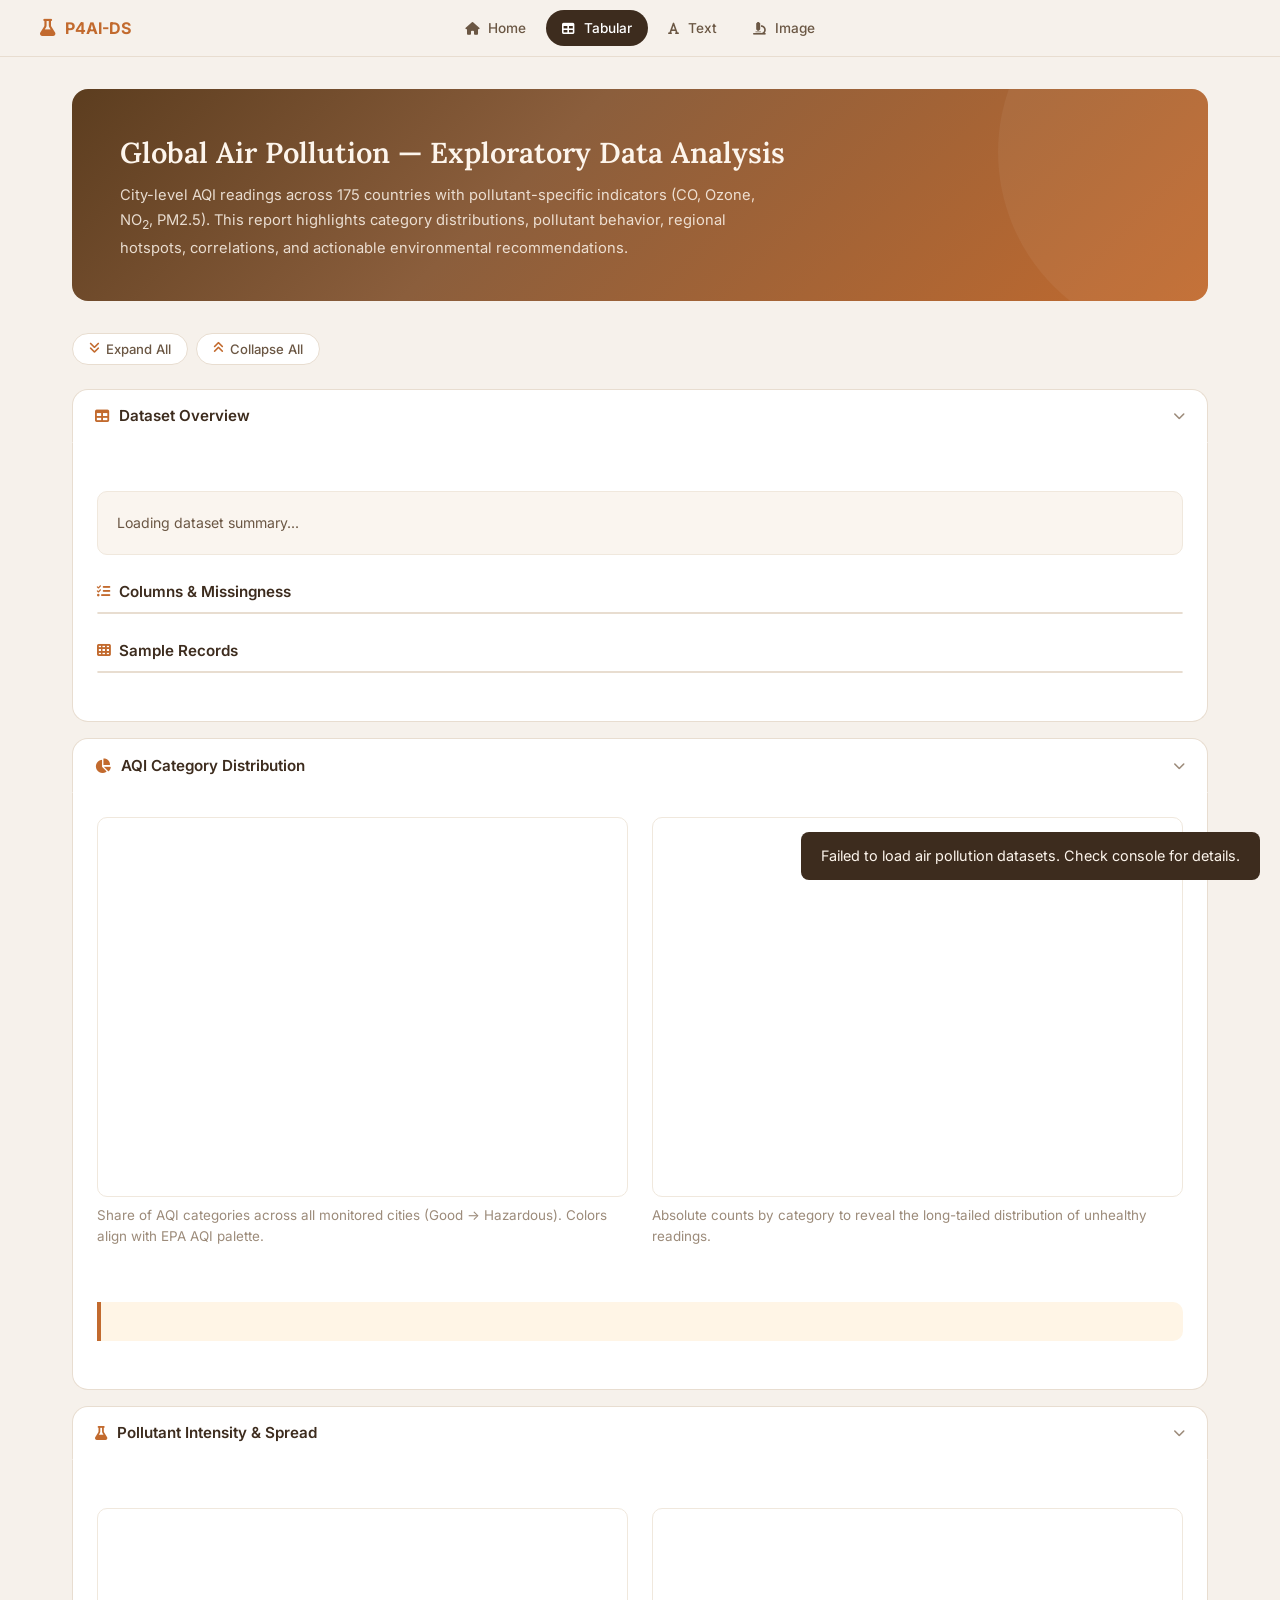
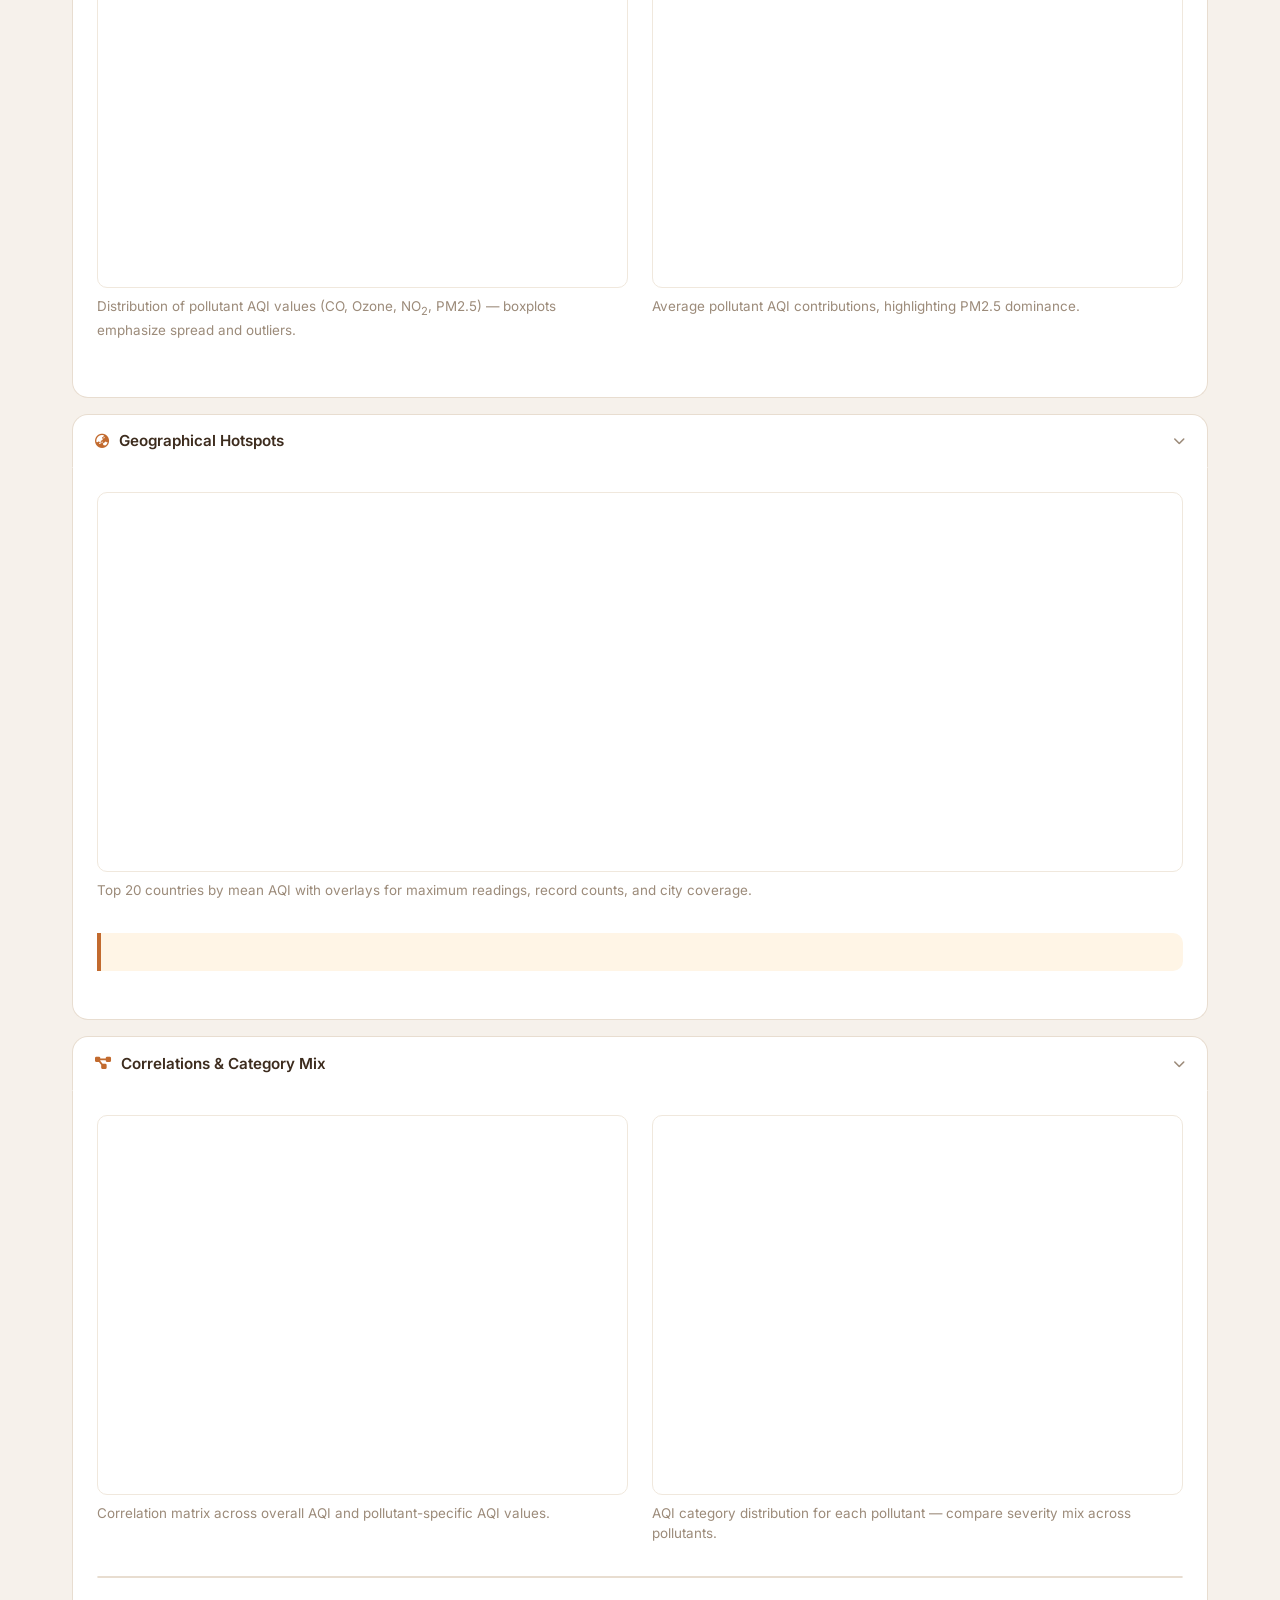
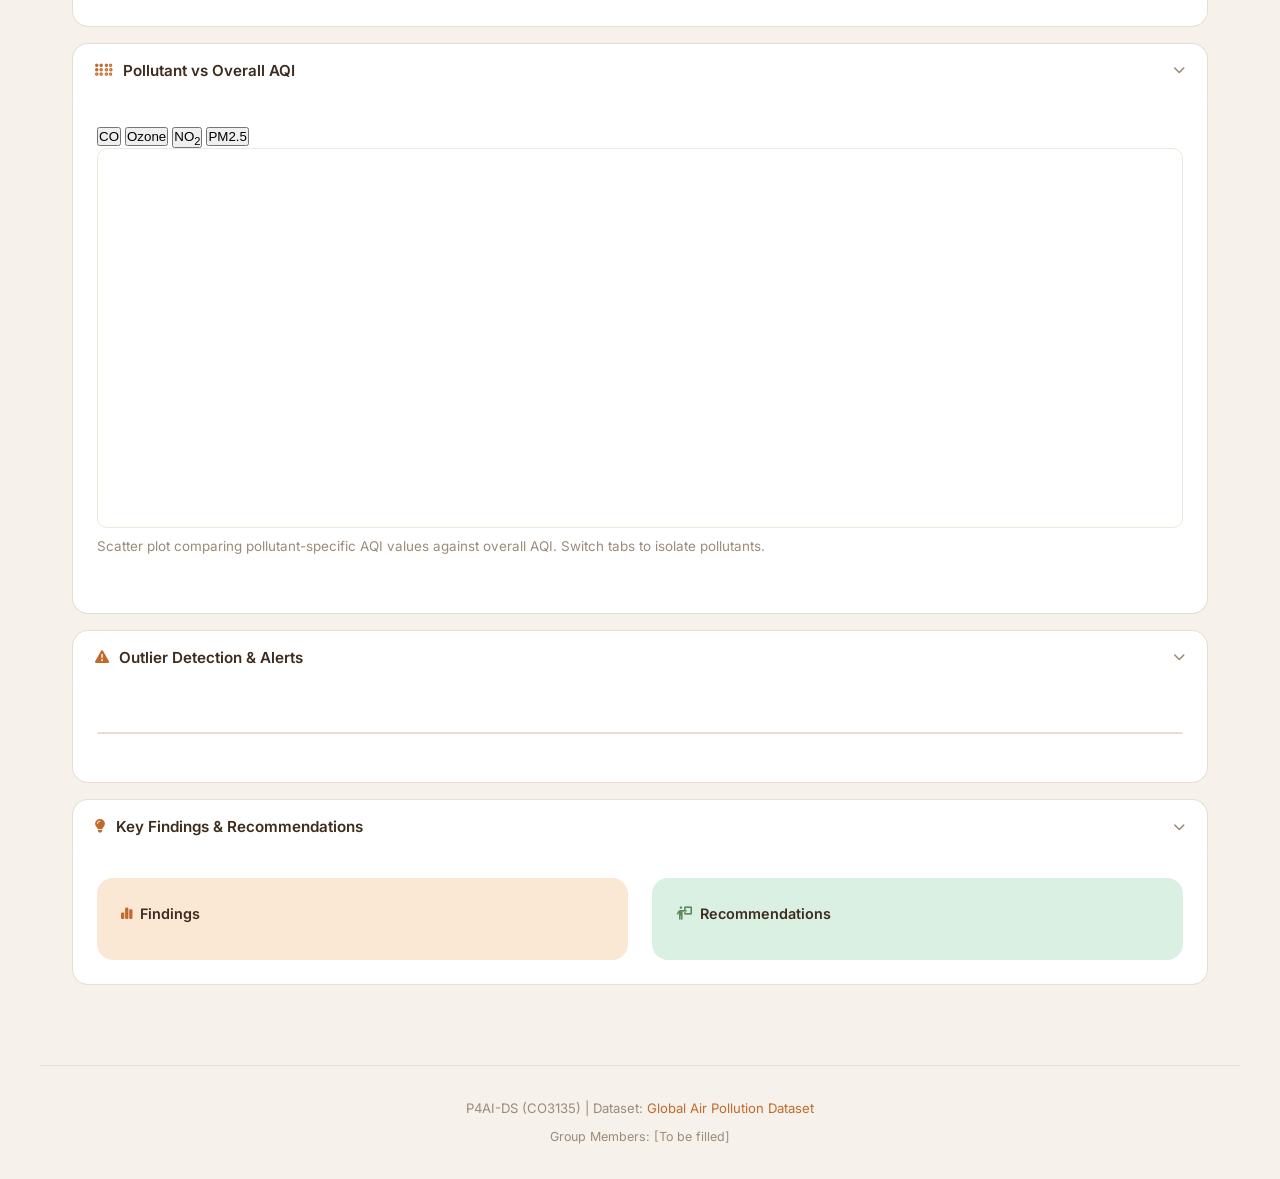
==== ui/air-analysis.html @ 13eaa1e5 "Update UI" ====
<!DOCTYPE html>
<html lang="en">
<head>
    <meta charset="UTF-8">
    <meta name="viewport" content="width=device-width, initial-scale=1.0">
    <title>Global Air Pollution EDA — P4AI-DS</title>
    <meta name="description" content="Exploratory data analysis of the Global Air Pollution dataset — AQI distributions, pollutant statistics, geographical hotspots, correlations, and policy-ready insights.">
    <link rel="stylesheet" href="https://cdnjs.cloudflare.com/ajax/libs/font-awesome/6.5.1/css/all.min.css">
    <link rel="stylesheet" href="style.css">
    <script src="https://cdn.plot.ly/plotly-2.27.0.min.js"></script>
</head>
<body>

<nav class="site-nav"><div class="nav-inner">
    <a href="index.html" class="nav-brand"><i class="fa-solid fa-flask"></i> P4AI-DS</a>
    <div class="nav-links">
        <a href="index.html"><i class="fa-solid fa-house"></i> Home</a>
        <a href="air-analysis.html"><i class="fa-solid fa-table"></i> Tabular</a>
        <a href="text.html"><i class="fa-solid fa-font"></i> Text</a>
        <a href="image.html"><i class="fa-solid fa-microscope"></i> Image</a>
    </div>
</div></nav>

<div class="page-container">
    <section class="hero">
        <h1>Global Air Pollution — Exploratory Data Analysis</h1>
        <p>City-level AQI readings across 175 countries with pollutant-specific indicators (CO, Ozone, NO<sub>2</sub>, PM2.5). This report highlights category distributions, pollutant behavior, regional hotspots, correlations, and actionable environmental recommendations.</p>
    </section>

    <div class="page-controls">
        <button class="btn" onclick="expandAll()"><i class="fa-solid fa-angles-down"></i> Expand All</button>
        <button class="btn" onclick="collapseAll()"><i class="fa-solid fa-angles-up"></i> Collapse All</button>
    </div>

    <!-- Dataset Overview -->
    <div class="eda-section" id="section-overview">
        <div class="section-header" onclick="toggleSection(this)">
            <h2><i class="fa-solid fa-table"></i> Dataset Overview</h2>
            <span class="collapse-icon"><i class="fa-solid fa-chevron-down"></i></span>
        </div>
        <div class="section-body">
            <div id="overview-stats" class="stats-grid"></div>
            <div class="desc-box" id="overview-desc">Loading dataset summary...</div>
            <h3 class="section-title-inline"><i class="fa-solid fa-list-check"></i> Columns &amp; Missingness</h3>
            <div class="data-table-wrap"><table class="data-table" id="columns-table"></table></div>
            <h3 class="section-title-inline"><i class="fa-solid fa-table-cells"></i> Sample Records</h3>
            <div class="data-table-wrap"><table class="data-table" id="sample-table"></table></div>
        </div>
    </div>

    <!-- AQI Category Distribution -->
    <div class="eda-section" id="section-categories">
        <div class="section-header" onclick="toggleSection(this)">
            <h2><i class="fa-solid fa-chart-pie"></i> AQI Category Distribution</h2>
            <span class="collapse-icon"><i class="fa-solid fa-chevron-down"></i></span>
        </div>
        <div class="section-body">
            <div class="charts-row">
                <div class="chart-container">
                    <div class="chart-box" id="chart-category"></div>
                    <p class="chart-description">Share of AQI categories across all monitored cities (Good → Hazardous). Colors align with EPA AQI palette.</p>
                </div>
                <div class="chart-container">
                    <div class="chart-box" id="chart-category-bar"></div>
                    <p class="chart-description">Absolute counts by category to reveal the long-tailed distribution of unhealthy readings.</p>
                </div>
            </div>
            <div id="category-insights" class="insight-box"></div>
        </div>
    </div>

    <!-- Pollutant Analysis -->
    <div class="eda-section" id="section-pollutants">
        <div class="section-header" onclick="toggleSection(this)">
            <h2><i class="fa-solid fa-flask"></i> Pollutant Intensity &amp; Spread</h2>
            <span class="collapse-icon"><i class="fa-solid fa-chevron-down"></i></span>
        </div>
        <div class="section-body">
            <div id="pollutant-stats" class="stats-grid"></div>
            <div class="charts-row">
                <div class="chart-container">
                    <div class="chart-box" id="chart-pollutant-box"></div>
                    <p class="chart-description">Distribution of pollutant AQI values (CO, Ozone, NO<sub>2</sub>, PM2.5) — boxplots emphasize spread and outliers.</p>
                </div>
                <div class="chart-container">
                    <div class="chart-box" id="chart-pollutant-mean"></div>
                    <p class="chart-description">Average pollutant AQI contributions, highlighting PM2.5 dominance.</p>
                </div>
            </div>
        </div>
    </div>

    <!-- Geographical Hotspots -->
    <div class="eda-section" id="section-geo">
        <div class="section-header" onclick="toggleSection(this)">
            <h2><i class="fa-solid fa-earth-asia"></i> Geographical Hotspots</h2>
            <span class="collapse-icon"><i class="fa-solid fa-chevron-down"></i></span>
        </div>
        <div class="section-body">
            <div class="chart-container">
                <div class="chart-box" id="chart-geo"></div>
                <p class="chart-description">Top 20 countries by mean AQI with overlays for maximum readings, record counts, and city coverage.</p>
            </div>
            <div class="insight-box" id="geo-insights"></div>
        </div>
    </div>

    <!-- Correlation & Category Mix -->
    <div class="eda-section" id="section-corr">
        <div class="section-header" onclick="toggleSection(this)">
            <h2><i class="fa-solid fa-diagram-project"></i> Correlations &amp; Category Mix</h2>
            <span class="collapse-icon"><i class="fa-solid fa-chevron-down"></i></span>
        </div>
        <div class="section-body">
            <div class="charts-row">
                <div class="chart-container">
                    <div class="chart-box" id="chart-corr"></div>
                    <p class="chart-description">Correlation matrix across overall AQI and pollutant-specific AQI values.</p>
                </div>
                <div class="chart-container">
                    <div class="chart-box" id="chart-pollutant-categories"></div>
                    <p class="chart-description">AQI category distribution for each pollutant — compare severity mix across pollutants.</p>
                </div>
            </div>
            <div class="data-table-wrap"><table class="data-table" id="corr-table"></table></div>
        </div>
    </div>

    <!-- Scatter Comparisons -->
    <div class="eda-section" id="section-scatter">
        <div class="section-header" onclick="toggleSection(this)">
            <h2><i class="fa-solid fa-braille"></i> Pollutant vs Overall AQI</h2>
            <span class="collapse-icon"><i class="fa-solid fa-chevron-down"></i></span>
        </div>
        <div class="section-body">
            <div class="scatter-tabs">
                <button class="scatter-tab-btn active" data-pollutant="CO" onclick="switchScatter(this)">CO</button>
                <button class="scatter-tab-btn" data-pollutant="Ozone" onclick="switchScatter(this)">Ozone</button>
                <button class="scatter-tab-btn" data-pollutant="NO2" onclick="switchScatter(this)">NO<sub>2</sub></button>
                <button class="scatter-tab-btn" data-pollutant="PM2.5" onclick="switchScatter(this)">PM2.5</button>
            </div>
            <div class="chart-container">
                <div class="chart-box" id="chart-scatter"></div>
                <p class="chart-description">Scatter plot comparing pollutant-specific AQI values against overall AQI. Switch tabs to isolate pollutants.</p>
            </div>
        </div>
    </div>

    <!-- Outliers & Alerts -->
    <div class="eda-section" id="section-outliers">
        <div class="section-header" onclick="toggleSection(this)">
            <h2><i class="fa-solid fa-triangle-exclamation"></i> Outlier Detection &amp; Alerts</h2>
            <span class="collapse-icon"><i class="fa-solid fa-chevron-down"></i></span>
        </div>
        <div class="section-body">
            <div id="outlier-stats" class="stats-grid"></div>
            <div class="data-table-wrap"><table class="data-table" id="outlier-table"></table></div>
        </div>
    </div>

    <!-- Insights -->
    <div class="eda-section" id="section-insights">
        <div class="section-header" onclick="toggleSection(this)">
            <h2><i class="fa-solid fa-lightbulb"></i> Key Findings &amp; Recommendations</h2>
            <span class="collapse-icon"><i class="fa-solid fa-chevron-down"></i></span>
        </div>
        <div class="section-body">
            <div class="summary-grid">
                <div class="summary-card">
                    <h4><i class="fa-solid fa-chart-simple"></i> Findings</h4>
                    <ul id="insight-list"></ul>
                </div>
                <div class="summary-card green">
                    <h4><i class="fa-solid fa-person-chalkboard"></i> Recommendations</h4>
                    <ul id="recommendation-list"></ul>
                </div>
            </div>
        </div>
    </div>
</div>

<footer class="site-footer">
    <p>P4AI-DS (CO3135) | Dataset: <a href="https://www.kaggle.com/datasets/hasibalmuzdadid/global-air-pollution-dataset/data" target="_blank">Global Air Pollution Dataset</a></p>
    <p class="footer-members">Group Members: [To be filled]</p>
</footer>

<script src="script.js"></script>
<script src="air-analysis.js"></script>
</body>
</html>
---- ui/style.css ----
/* ═══════════════════════════════════════════════════════ */
/*  P4AI-DS EDA Dashboard — Pastel Scientific Theme        */
/*  Inspired by modern education UI · Soft · Warm          */
/* ═══════════════════════════════════════════════════════ */

@import url('https://fonts.googleapis.com/css2?family=Inter:wght@300;400;500;600;700&family=JetBrains+Mono:wght@400;500&family=Lora:ital,wght@0,400;0,600;1,400&display=swap');

:root {
    /* Pastel cards (from reference) */
    --card-pink: #F8E4E4;
    --card-peach: #FAE8D4;
    --card-mint: #D9F0E3;
    --card-lavender: #E5E0F5;
    --card-cream: #FFF5E6;
    --card-sky: #DDE9F6;

    /* Primary warm accent */
    --primary: #C26A2E;
    --primary-light: #D98A4E;
    --primary-pale: #F2DCC8;
    --primary-dark: #9E5420;

    /* Accent tones */
    --accent-green: #5E8A5C;
    --accent-rose: #C7727A;
    --accent-amber: #B8942F;
    --accent-blue: #6886A5;

    /* Surfaces */
    --bg: #F6F1EB;
    --surface: #FFFFFF;
    --surface-warm: #FAF5EF;
    --border: #E8DDD0;
    --border-light: #F0E8DD;

    /* Text */
    --text: #3D2C1E;
    --text-secondary: #6B5744;
    --text-muted: #9C8B7A;

    /* Shadows */
    --shadow-sm: 0 1px 3px rgba(61,44,30,0.05);
    --shadow-md: 0 4px 12px rgba(61,44,30,0.07);
    --shadow-lg: 0 12px 28px rgba(61,44,30,0.10);

    /* Misc */
    --radius: 16px;
    --radius-sm: 10px;
    --font-sans: 'Inter', -apple-system, BlinkMacSystemFont, sans-serif;
    --font-serif: 'Lora', Georgia, 'Times New Roman', serif;
    --font-mono: 'JetBrains Mono', 'Fira Code', monospace;
    --transition: 0.25s cubic-bezier(0.4, 0, 0.2, 1);
}

*, *::before, *::after { box-sizing: border-box; margin: 0; padding: 0; }
html { scroll-behavior: smooth; }
body {
    font-family: var(--font-sans);
    background: var(--bg);
    color: var(--text);
    line-height: 1.65;
    -webkit-font-smoothing: antialiased;
}

/* ── Nav ─────────────────────────────────────────────── */
.site-nav {
    position: sticky; top: 0; z-index: 100;
    background: rgba(246,241,235,0.92);
    backdrop-filter: blur(14px);
    border-bottom: 1px solid var(--border);
    padding: 0 2rem;
}
.nav-inner {
    max-width: 1200px; margin: 0 auto;
    display: grid; align-items: center;
    grid-template-columns: 1fr auto 1fr;
    height: 56px;
}
.nav-brand {
    display: flex; align-items: center; gap: 10px;
    font-weight: 700; font-size: 1rem; color: var(--primary);
    text-decoration: none;
}
.nav-brand i { font-size: 1.1rem; }
.nav-links { display: flex; gap: 4px; justify-self: center; }
.nav-links a {
    padding: 7px 16px; border-radius: 24px;
    text-decoration: none; font-weight: 500; font-size: 0.85rem;
    color: var(--text-secondary); transition: var(--transition);
}
.nav-links a:hover { background: var(--surface-warm); color: var(--primary); }
.nav-links a.active { background: var(--text); color: #fff; }
.nav-links a i { margin-right: 5px; font-size: 0.8rem; }
.nav-actions { display: flex; gap: 8px; }

.theme-toggle {
    background: var(--surface); border: 1px solid var(--border);
    border-radius: 24px; padding: 5px 14px;
    cursor: pointer; font-size: 0.82rem; font-family: var(--font-sans);
    color: var(--text-secondary); transition: var(--transition);
    display: inline-flex; align-items: center; gap: 5px;
}
.theme-toggle:hover { border-color: var(--primary); color: var(--primary); }
.theme-toggle i { color: var(--primary); font-size: 0.85rem; }

/* ── Page ────────────────────────────────────────────── */
.page-container { max-width: 1200px; margin: 0 auto; padding: 2rem; }

/* ── Hero ────────────────────────────────────────────── */
.hero {
    background: linear-gradient(135deg, #5C3D1F 0%, #8B5E3C 40%, #C26A2E 100%);
    border-radius: var(--radius);
    padding: 2.5rem 3rem;
    color: #FDF5EC;
    margin-bottom: 2rem;
    position: relative; overflow: hidden;
}
.hero::before {
    content: ''; position: absolute; top: -60%; right: -15%;
    width: 380px; height: 380px; border-radius: 50%;
    background: rgba(255,255,255,0.05);
}
.hero h1 {
    font-family: var(--font-serif); font-size: 1.8rem; font-weight: 600;
    margin-bottom: 0.4rem; position: relative; z-index: 1;
}
.hero p {
    font-size: 0.92rem; opacity: 0.85; max-width: 640px;
    position: relative; z-index: 1; line-height: 1.7;
}

/* ── Controls ────────────────────────────────────────── */
.page-controls { display: flex; gap: 8px; margin-bottom: 1.5rem; flex-wrap: wrap; }
.btn {
    display: inline-flex; align-items: center; gap: 6px;
    padding: 7px 16px; border-radius: 24px;
    border: 1px solid var(--border); background: var(--surface);
    font-family: var(--font-sans); font-size: 0.82rem; font-weight: 500;
    color: var(--text-secondary); cursor: pointer; transition: var(--transition);
}
.btn:hover { border-color: var(--primary); color: var(--primary); }
.btn i { font-size: 0.78rem; color: var(--primary); }
.btn-sm { padding: 5px 12px; font-size: 0.78rem; }

/* ── Stat Cards (pastel) ─────────────────────────────── */
.stats-grid {
    display: grid;
    grid-template-columns: repeat(auto-fit, minmax(200px, 1fr));
    gap: 1rem; margin-bottom: 1.5rem;
}
.stat-card {
    border-radius: var(--radius); padding: 1.4rem;
    position: relative; overflow: hidden;
    border: 1px solid transparent;
}
.stat-card .stat-label { font-size: 0.78rem; font-weight: 600; margin-bottom: 4px; opacity: 0.7; }
.stat-card .stat-value { font-size: 1.55rem; font-weight: 700; font-family: var(--font-mono); }
.stat-card .stat-sub { font-size: 0.75rem; opacity: 0.6; margin-top: 3px; }

.stat-orange  { background: var(--card-peach); color: #7A4A1E; }
.stat-brown   { background: var(--card-pink); color: #6B3434; }
.stat-green   { background: var(--card-mint); color: #2D5A2B; }
.stat-amber   { background: var(--card-cream); color: #6B5A1E; }
.stat-blue    { background: var(--card-sky); color: #2D4A6B; }
.stat-red     { background: var(--card-pink); color: #6B3434; }

/* ── Collapsible Sections ────────────────────────────── */
.eda-section { margin-bottom: 1rem; }
.section-header {
    background: var(--surface);
    border: 1px solid var(--border);
    color: var(--text);
    padding: 0.85rem 1.4rem;
    border-radius: var(--radius);
    cursor: pointer;
    display: flex; align-items: center; justify-content: space-between;
    user-select: none; transition: var(--transition);
}
.section-header:hover { box-shadow: var(--shadow-sm); }
.section-header:not(.collapsed) {
    border-radius: var(--radius) var(--radius) 0 0;
    border-bottom-color: transparent;
}
.section-header h2 {
    font-family: var(--font-sans); font-size: 0.95rem; font-weight: 600;
    display: flex; align-items: center; gap: 10px;
}
.section-header h2 i { font-size: 0.88rem; color: var(--primary); }
.collapse-icon { font-size: 0.75rem; color: var(--text-muted); transition: transform 0.3s ease; }
.section-header.collapsed .collapse-icon { transform: rotate(-90deg); }

.section-body {
    background: var(--surface);
    border: 1px solid var(--border);
    border-top: none;
    border-radius: 0 0 var(--radius) var(--radius);
    padding: 1.5rem;
}
.section-body.collapsed { display: none; }

/* ── Chart Containers ────────────────────────────────── */
.chart-container { margin-bottom: 1.5rem; }
.chart-box {
    background: var(--surface); border: 1px solid var(--border-light);
    border-radius: var(--radius-sm); padding: 0.5rem;
    min-height: 380px; overflow: visible;
}
.chart-description {
    font-size: 0.84rem; color: var(--text-muted);
    padding: 0.5rem 0; line-height: 1.55;
}
.charts-row {
    display: grid;
    grid-template-columns: repeat(auto-fit, minmax(380px, 1fr));
    gap: 1.5rem;
}

/* ── Cards ───────────────────────────────────────────── */
.reports-grid {
    display: grid;
    grid-template-columns: repeat(auto-fit, minmax(340px, 1fr));
    gap: 1.5rem; margin-bottom: 2rem;
}
.report-card {
    background: var(--surface); border: 1px solid var(--border);
    border-radius: var(--radius); padding: 1.8rem;
    box-shadow: var(--shadow-sm); transition: var(--transition);
    display: flex; flex-direction: column;
}
.report-card:hover { box-shadow: var(--shadow-lg); transform: translateY(-2px); }
.report-card .badge {
    display: inline-flex; align-items: center; gap: 5px;
    padding: 4px 12px; border-radius: 20px;
    font-size: 0.73rem; font-weight: 600;
    margin-bottom: 0.75rem; width: fit-content;
}
.badge-tabular { background: var(--card-peach); color: #7A4A1E; }
.badge-image { background: var(--card-mint); color: #2D5A2B; }
.report-card h3 { font-family: var(--font-serif); font-size: 1.1rem; margin-bottom: 0.5rem; }
.report-card p { color: var(--text-secondary); font-size: 0.86rem; margin-bottom: 1rem; flex: 1; }
.report-card ul { list-style: none; margin-bottom: 1.5rem; padding: 0; }
.report-card li { padding: 3px 0; font-size: 0.82rem; color: var(--text-secondary); }
.report-card li::before { content: '\f00c'; font-family: 'Font Awesome 6 Free'; font-weight: 900; margin-right: 8px; color: var(--accent-green); font-size: 0.72rem; }
.btn-report {
    display: inline-flex; align-items: center; gap: 6px;
    padding: 9px 20px; border: none; border-radius: 24px;
    background: var(--text); color: #fff;
    font-family: var(--font-sans); font-weight: 600; font-size: 0.86rem;
    cursor: pointer; transition: var(--transition); text-decoration:none; width:fit-content;
}
.btn-report:hover { background: var(--primary); transform: translateX(3px); }
.btn-report i { font-size: 0.8rem; }

/* ── Insight Box ─────────────────────────────────────── */
.insight-box {
    background: var(--card-cream);
    border-left: 4px solid var(--primary);
    border-radius: 0 var(--radius-sm) var(--radius-sm) 0;
    padding: 1.2rem 1.4rem;
    margin: 1.5rem 0;
}
.insight-box h4 {
    font-size: 0.88rem; font-weight: 600;
    color: var(--primary); margin-bottom: 0.5rem;
    display: flex; align-items: center; gap: 8px;
}
.insight-box h4 i { font-size: 0.82rem; }
.insight-box ul { padding-left: 1.2rem; }
.insight-box li { font-size: 0.84rem; color: var(--text-secondary); padding: 2px 0; }

/* ── Desc Box ────────────────────────────────────────── */
.desc-box {
    background: var(--surface-warm); border-radius: var(--radius-sm);
    padding: 1.2rem; margin-bottom: 1.5rem;
    font-size: 0.88rem; color: var(--text-secondary); line-height: 1.7;
    border: 1px solid var(--border-light);
}

/* ── Tables ──────────────────────────────────────────── */
.data-table-wrap {
    overflow-x: auto; margin-bottom: 1.5rem;
    border-radius: var(--radius-sm); border: 1px solid var(--border);
}
.data-table { width: 100%; border-collapse: collapse; font-size: 0.82rem; }
.data-table th {
    background: var(--surface-warm); padding: 9px 13px;
    text-align: left; font-weight: 600; color: var(--text-secondary);
    border-bottom: 2px solid var(--border); white-space: nowrap;
}
.data-table td { padding: 7px 13px; border-bottom: 1px solid var(--border-light); }
.data-table tr:hover td { background: var(--surface-warm); }
.data-table .num { font-family: var(--font-mono); text-align: right; }

/* ── Balance Cards ───────────────────────────────────── */
.balance-grid {
    display: grid; grid-template-columns: repeat(auto-fit, minmax(170px, 1fr));
    gap: 0.8rem; margin-bottom: 1.5rem;
}
.balance-card {
    background: var(--surface-warm); border: 1px solid var(--border);
    border-radius: var(--radius-sm); padding: 1rem; text-align: center;
}
.balance-card .label { font-size: 0.78rem; color: var(--text-muted); margin-bottom: 3px; }
.balance-card .value { font-size: 1.15rem; font-weight: 700; font-family: var(--font-mono); }
.balance-card .warning { color: var(--accent-rose); }

/* ── Image Gallery ───────────────────────────────────── */
.gallery-controls {
    display: flex; gap: 8px; margin-bottom: 1rem; flex-wrap: wrap; align-items: center;
}
.gallery-tabs {
    display: flex; gap: 4px; flex-wrap: wrap;
}
.gallery-tab {
    padding: 6px 16px; border-radius: 24px;
    border: 1px solid var(--border); background: var(--surface);
    font-family: var(--font-sans); font-size: 0.82rem; font-weight: 500;
    color: var(--text-secondary); cursor: pointer; transition: var(--transition);
}
.gallery-tab:hover { border-color: var(--primary); color: var(--primary); }
.gallery-tab.active { background: var(--text); color: #fff; border-color: var(--text); }
.gallery-tab.type-tab.active { background: var(--primary); border-color: var(--primary); }

.gallery-limit {
    margin-left: auto; display: flex; gap: 4px; align-items: center;
    font-size: 0.82rem; color: var(--text-muted);
}
.gallery-limit select {
    padding: 5px 10px; border-radius: 8px; border: 1px solid var(--border);
    font-family: var(--font-sans); font-size: 0.82rem; background: var(--surface);
    cursor: pointer;
}

.image-grid {
    display: grid; grid-template-columns: repeat(auto-fill, minmax(135px, 1fr));
    gap: 8px; margin-bottom: 1.5rem;
}
.image-grid > div { position: relative; }
.image-grid img {
    width: 100%; height: 135px; object-fit: cover;
    border-radius: var(--radius-sm); border: 1px solid var(--border);
    transition: var(--transition);
}
.image-grid img:hover { transform: scale(1.03); box-shadow: var(--shadow-md); }
.image-grid .img-label {
    font-size: 0.7rem; text-align: center; color: var(--text-muted);
    margin-top: 3px; white-space: nowrap; overflow: hidden; text-overflow: ellipsis;
}
.image-grid .speed-badge {
    position: absolute; top: 6px; right: 6px;
    padding: 2px 7px; border-radius: 10px;
    font-size: 0.65rem; font-weight: 600; color: #fff;
}
.speed-0 { background: #009ADE; }
.speed-1 { background: #00CD6C; }
.speed-2 { background: #FFC61E; color: #3D2C1E; }
.speed-3 { background: #F28522; }
.speed-4 { background: #FF1F5B; }

/* Color Swatches */
.color-swatch { width: 28px; height: 28px; border-radius: 6px; border: 1px solid var(--border); }
.speed-row-label {
    font-weight: 600; font-size: 0.85rem;
    padding: 5px 0; color: var(--text);
    border-bottom: 1px solid var(--border-light);
    margin-bottom: 6px;
}

/* ── About Box ───────────────────────────────────────── */
.about-box {
    background: var(--surface); border: 1px solid var(--border);
    border-radius: var(--radius); padding: 1.8rem;
    margin-bottom: 2rem; box-shadow: var(--shadow-sm);
}
.about-box h2 {
    font-family: var(--font-serif); font-size: 1.15rem;
    margin-bottom: 0.5rem; color: var(--text);
    display: flex; align-items: center; gap: 8px;
}
.about-box h2 i { color: var(--primary); font-size: 1rem; }
.about-box p { color: var(--text-secondary); line-height: 1.7; font-size: 0.9rem; }

/* ── Summary Cards ───────────────────────────────────── */
.summary-grid {
    display: grid; grid-template-columns: repeat(auto-fit, minmax(280px, 1fr));
    gap: 1.5rem;
}
.summary-card {
    background: var(--card-peach); border: none;
    border-radius: var(--radius); padding: 1.5rem;
}
.summary-card.green { background: var(--card-mint); }
.summary-card h4 {
    font-size: 0.9rem; font-weight: 600;
    margin-bottom: 0.7rem; color: var(--text);
    display: flex; align-items: center; gap: 8px;
}
.summary-card h4 i { color: var(--primary); font-size: 0.82rem; }
.summary-card.green h4 i { color: var(--accent-green); }
.summary-card li { font-size: 0.84rem; color: var(--text-secondary); padding: 2px 0; }

.section-title-inline {
    font-family: var(--font-sans); font-size: 0.95rem; font-weight: 600;
    margin: 1rem 0 0.5rem; color: var(--text);
    display: flex; align-items: center; gap: 8px;
}
.section-title-inline i { color: var(--primary); font-size: 0.85rem; }

/* ── Footer ──────────────────────────────────────────── */
.site-footer {
    max-width: 1200px; margin: 2rem auto 0; padding: 2rem;
    border-top: 1px solid var(--border); text-align: center;
    font-size: 0.82rem; color: var(--text-muted);
}
.site-footer a { color: var(--primary); text-decoration: none; }
.footer-members { margin-top: 0.4rem; font-size: 0.78rem; }

/* ── Modal ───────────────────────────────────────────── */
.modal-overlay {
    display: none; position: fixed; inset: 0;
    background: rgba(61,44,30,0.45); z-index: 200;
    align-items: center; justify-content: center;
}
.modal-overlay.active { display: flex; }
.modal-content {
    background: var(--surface); border-radius: var(--radius);
    padding: 2rem; max-width: 700px; width: 90%;
    max-height: 80vh; overflow-y: auto; box-shadow: var(--shadow-lg);
}
.modal-content h3 { font-family: var(--font-serif); margin-bottom: 1rem; }
.modal-close {
    float: right; background: none; border: none;
    font-size: 1.4rem; cursor: pointer; color: var(--text-muted);
}

/* ── Plotly overrides ────────────────────────────────── */
.js-plotly-plot .plotly .modebar { top: 4px !important; right: 4px !important; }

/* ── Responsive ──────────────────────────────────────── */
@media (max-width: 768px) {
    .page-container { padding: 1rem; }
    .hero { padding: 2rem 1.5rem; }
    .hero h1 { font-size: 1.3rem; }
    .charts-row { grid-template-columns: 1fr; }
    .reports-grid { grid-template-columns: 1fr; }
    .stats-grid { grid-template-columns: repeat(2, 1fr); }
    .nav-links { display: none; }
}

/* ── Animations ──────────────────────────────────────── */
@keyframes fadeInUp {
    from { opacity: 0; transform: translateY(10px); }
    to { opacity: 1; transform: translateY(0); }
}
.eda-section { animation: fadeInUp 0.3s ease forwards; }
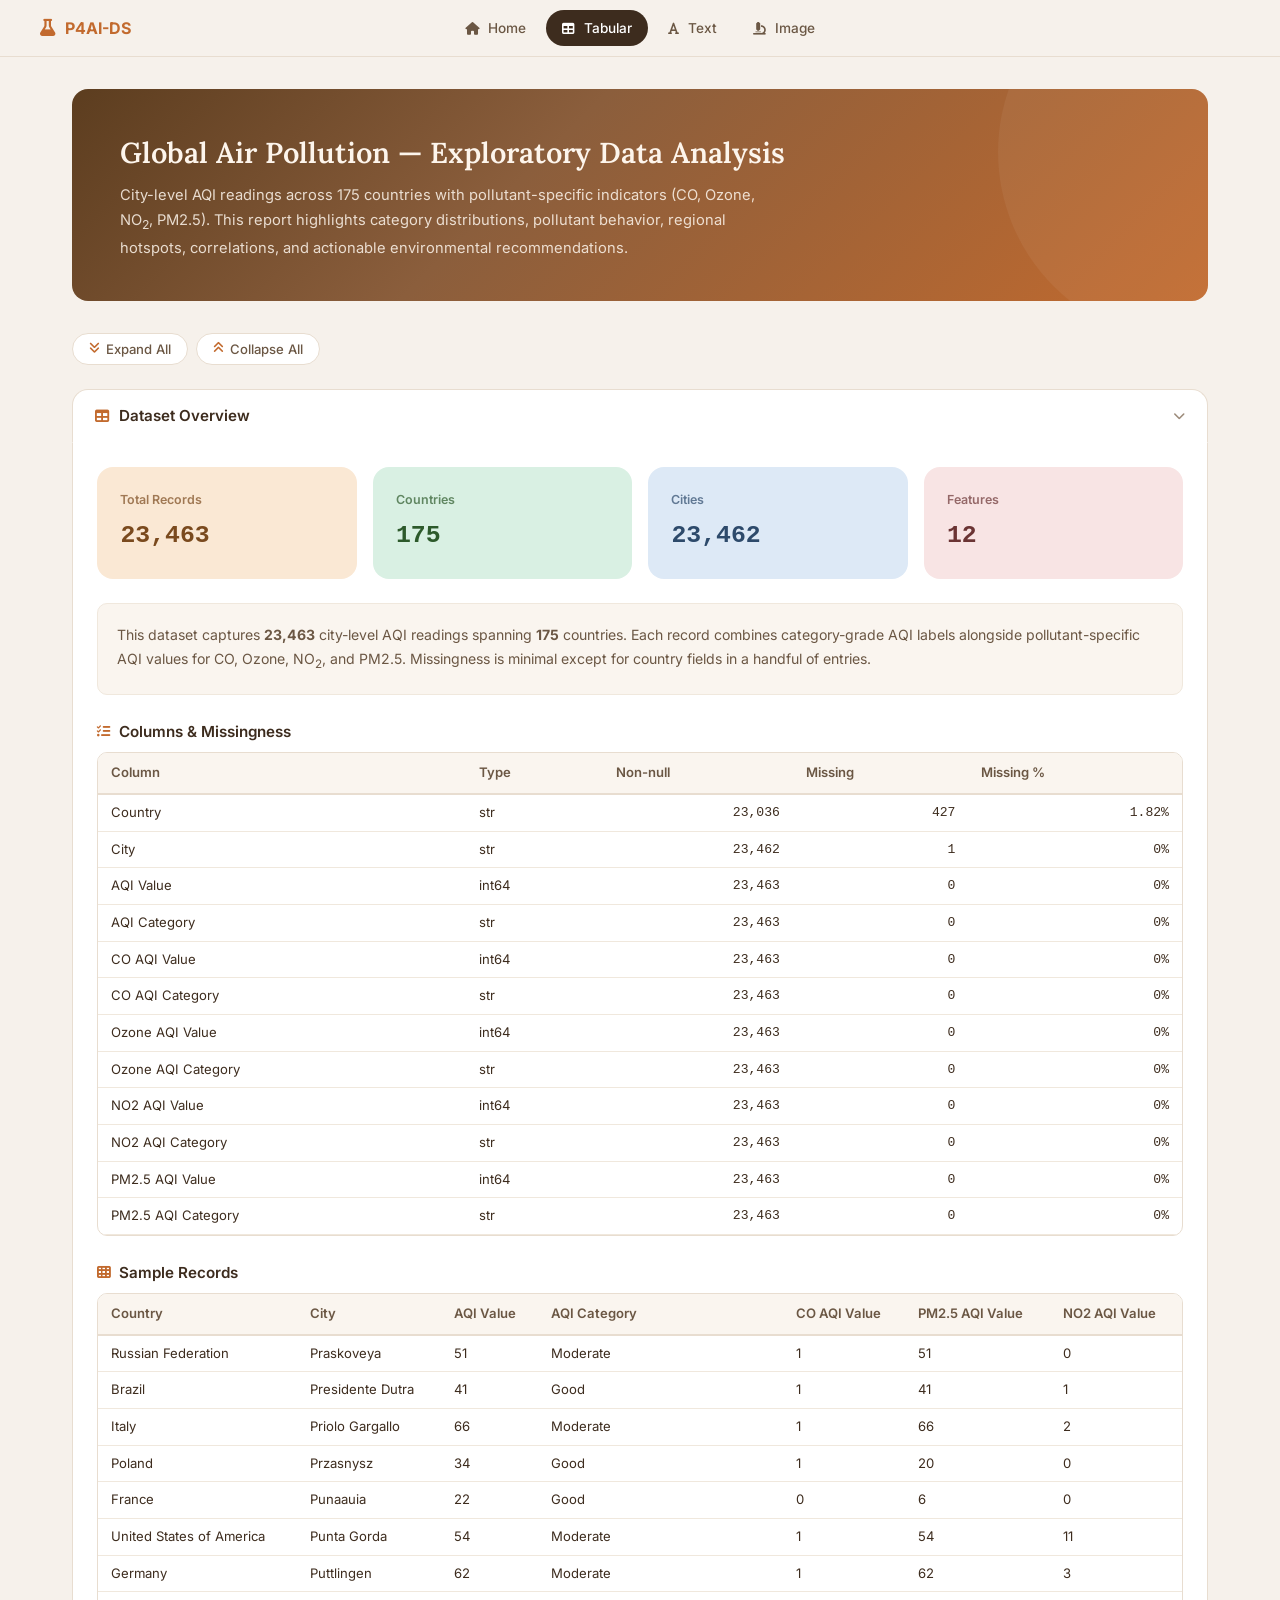
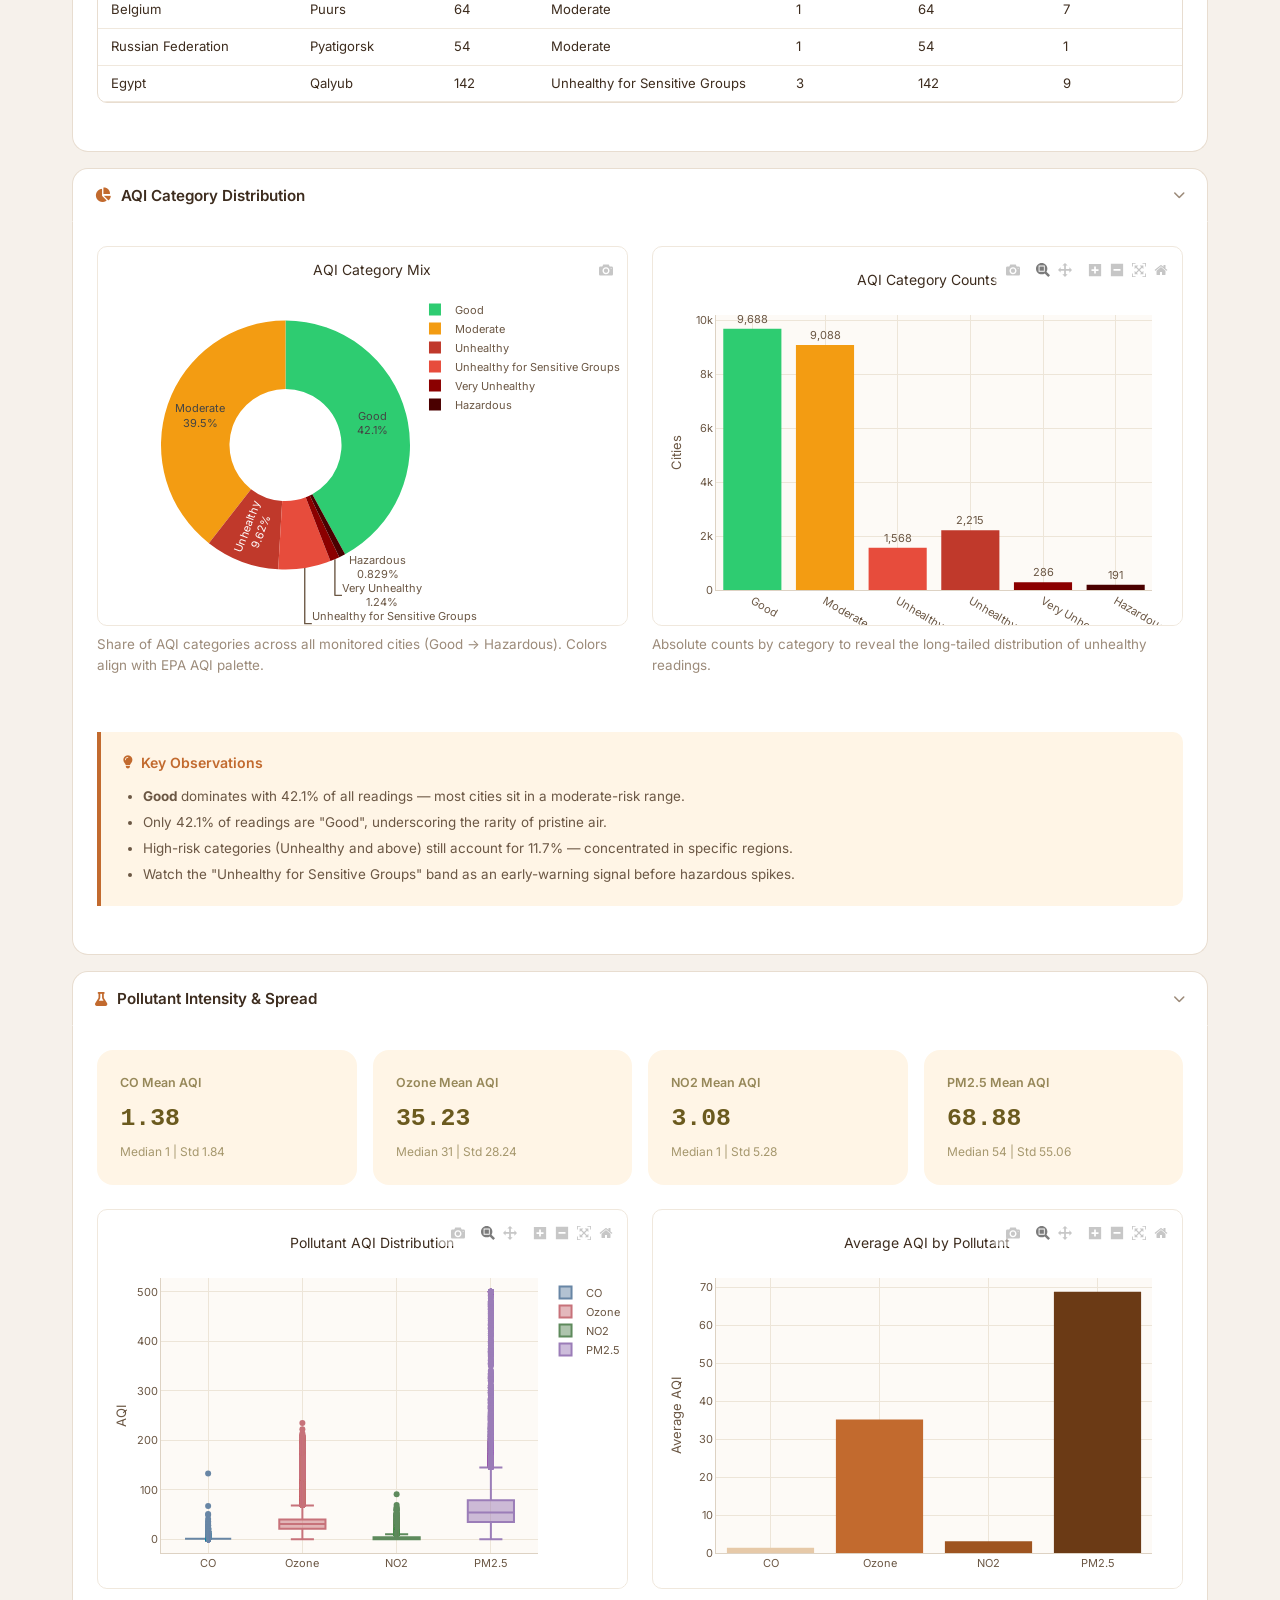
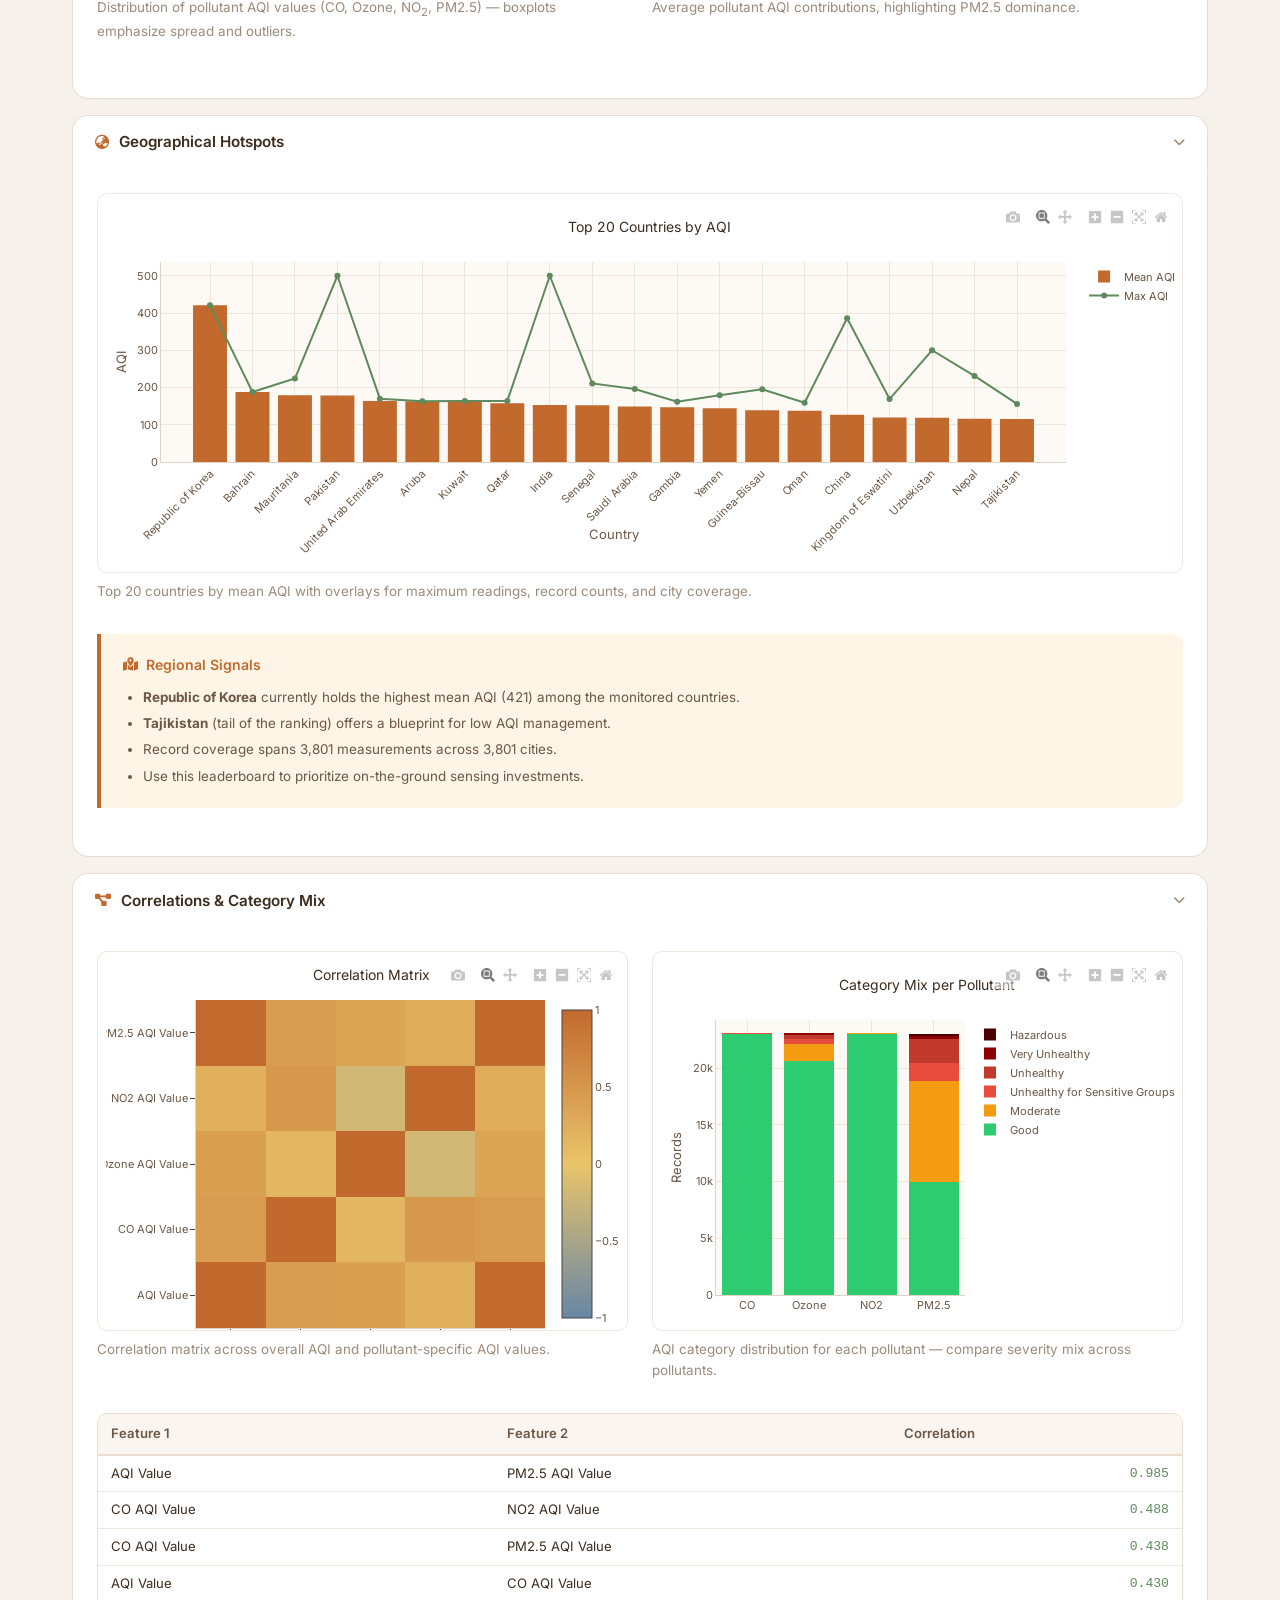
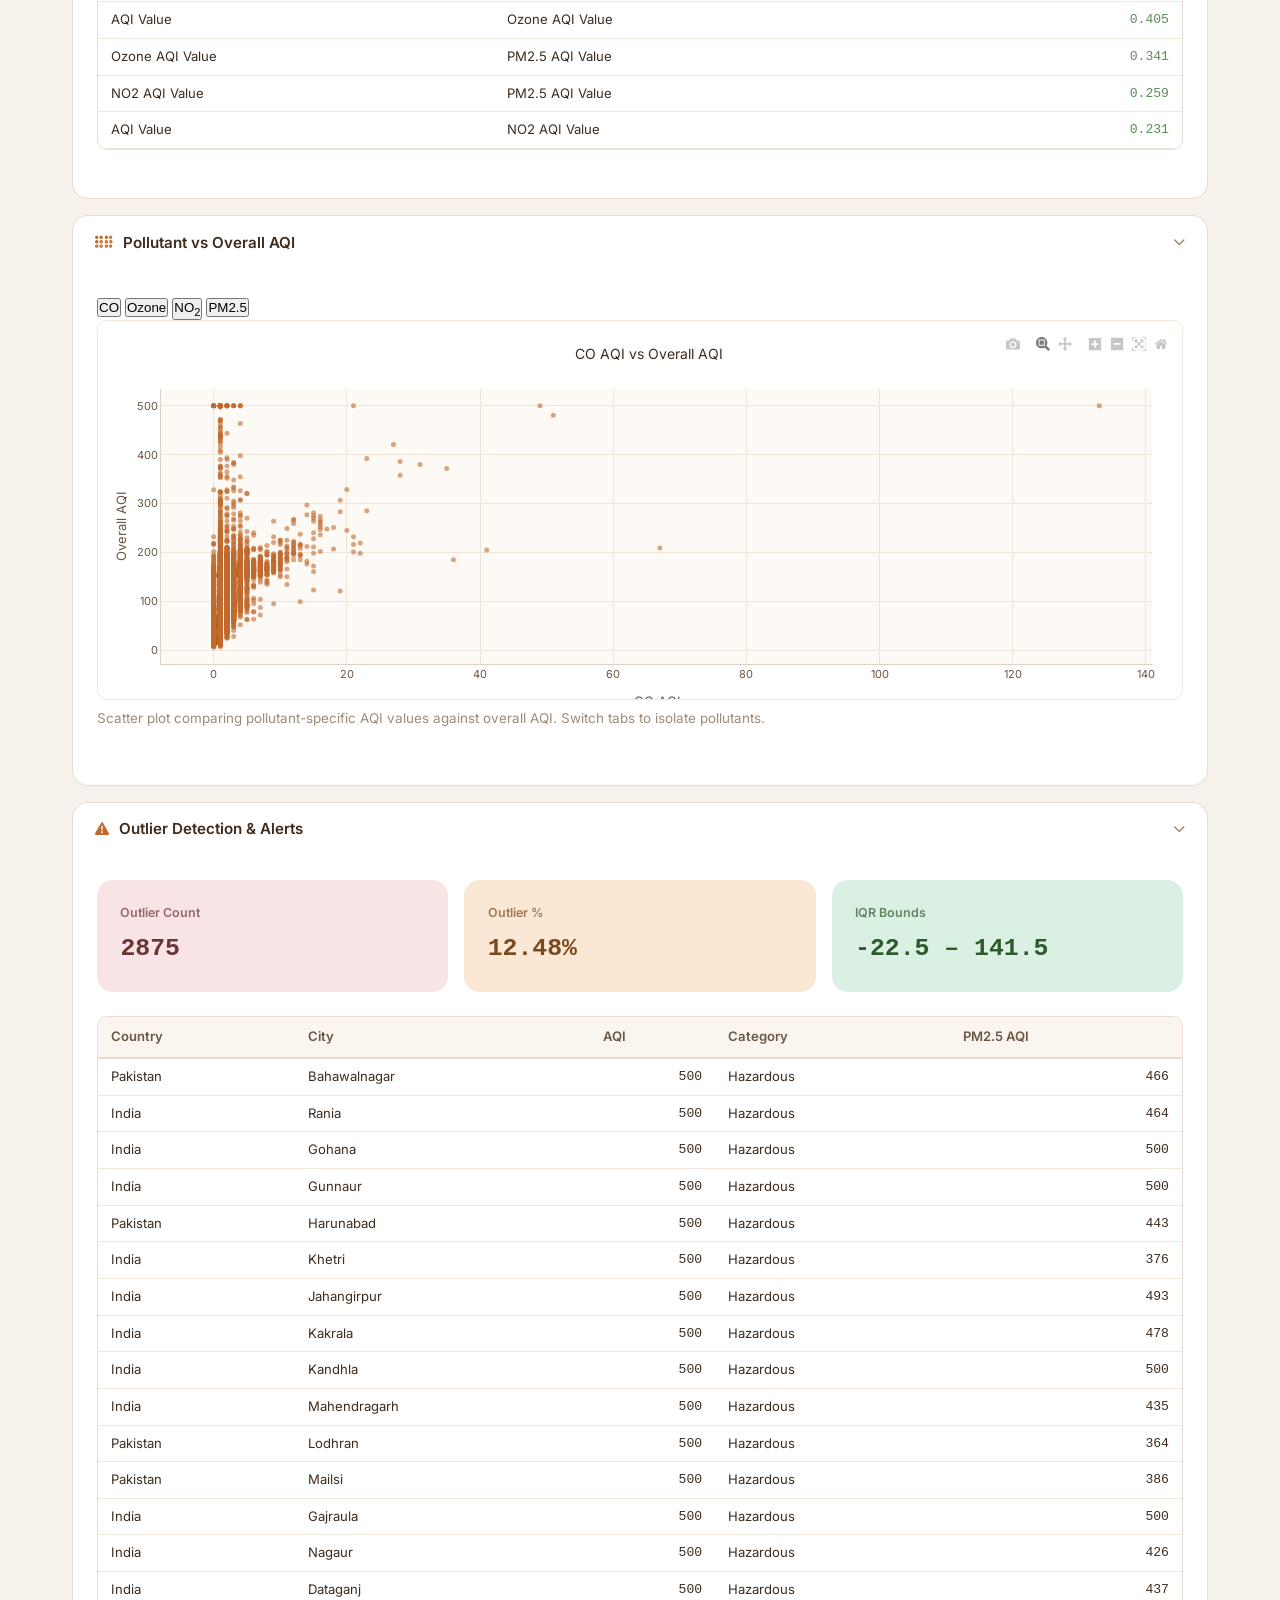
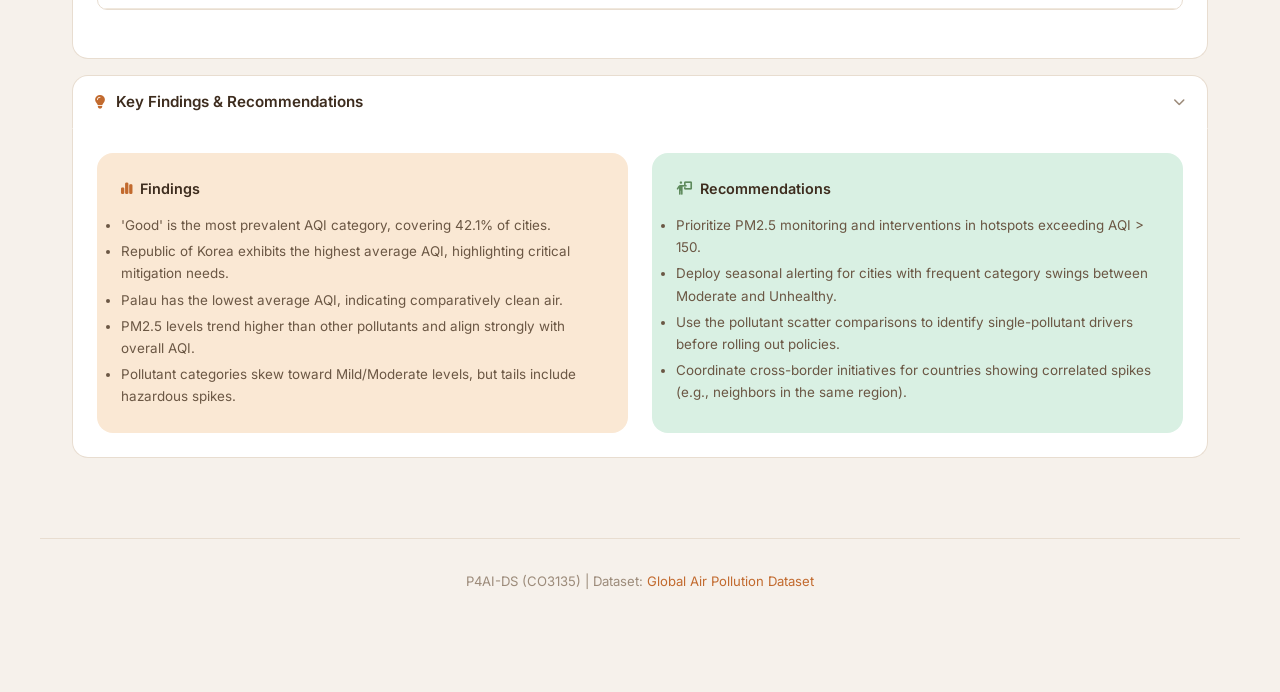
==== commit bac42a84: "add assets and ui for github pages" ====
--- a/ui/air-analysis.html
+++ b/ui/air-analysis.html
@@ -181,7 +181,6 @@
 
 <footer class="site-footer">
     <p>P4AI-DS (CO3135) | Dataset: <a href="https://www.kaggle.com/datasets/hasibalmuzdadid/global-air-pollution-dataset/data" target="_blank">Global Air Pollution Dataset</a></p>
-    <p class="footer-members">Group Members: [To be filled]</p>
 </footer>
 
 <script src="script.js"></script>
--- a/ui/style.css
+++ b/ui/style.css
@@ -203,7 +203,7 @@
 .chart-box {
     background: var(--surface); border: 1px solid var(--border-light);
     border-radius: var(--radius-sm); padding: 0.5rem;
-    min-height: 380px; overflow: visible;
+    min-height: 380px; overflow: hidden;
 }
 .chart-description {
     font-size: 0.84rem; color: var(--text-muted);
@@ -335,13 +335,50 @@
     display: grid; grid-template-columns: repeat(auto-fill, minmax(135px, 1fr));
     gap: 8px; margin-bottom: 1.5rem;
 }
-.image-grid > div { position: relative; }
+.image-grid > div, .gallery-item-wrapper { position: relative; }
+.image-area {
+    position: relative;
+    overflow: hidden;
+    border-radius: var(--radius-sm);
+    border: 1px solid var(--border);
+    height: 135px;
+}
+.image-area img {
+    width: 100%; height: 135px; object-fit: contain;
+    background: #f0ece6;
+    border-radius: var(--radius-sm);
+    transition: var(--transition);
+    display: block;
+}
 .image-grid img {
     width: 100%; height: 135px; object-fit: cover;
-    border-radius: var(--radius-sm); border: 1px solid var(--border);
+    border-radius: var(--radius-sm);
     transition: var(--transition);
-}
-.image-grid img:hover { transform: scale(1.03); box-shadow: var(--shadow-md); }
+    display: block;
+}
+
+/* Gallery grid — fixed height, natural width (no letterboxing) */
+#gallery-grid {
+    display: flex;
+    flex-wrap: wrap;
+    align-items: flex-start;
+    gap: 8px;
+}
+#gallery-grid .gallery-item-wrapper {
+    display: inline-flex;
+    flex-direction: column;
+}
+#gallery-grid .image-area {
+    width: auto;
+    height: 135px;
+}
+#gallery-grid .image-area img {
+    width: auto;
+    height: 135px;
+    object-fit: unset;
+    background: none;
+}
+.image-grid .gallery-item-wrapper:hover img { transform: scale(1.03); box-shadow: var(--shadow-md); }
 .image-grid .img-label {
     font-size: 0.7rem; text-align: center; color: var(--text-muted);
     margin-top: 3px; white-space: nowrap; overflow: hidden; text-overflow: ellipsis;
@@ -350,7 +387,34 @@
     position: absolute; top: 6px; right: 6px;
     padding: 2px 7px; border-radius: 10px;
     font-size: 0.65rem; font-weight: 600; color: #fff;
-}
+    z-index: 5;
+}
+
+/* Bounding Box Overlay */
+.image-area .image-bbox {
+    position: absolute;
+    border: 2px solid var(--primary);
+    background: rgba(231, 111, 81, 0.1);
+    box-sizing: border-box;
+    opacity: 0;
+    transition: opacity 0.2s ease;
+    pointer-events: none;
+    z-index: 10;
+}
+.gallery-item-wrapper:hover .image-bbox {
+    opacity: 1;
+}
+.image-bbox .bbox-label {
+    position: absolute;
+    top: 0; left: 0;
+    background: var(--primary);
+    color: white;
+    font-size: 10px;
+    padding: 2px 4px;
+    border-radius: 0 0 4px 0;
+    font-weight: 600;
+}
+
 .speed-0 { background: #009ADE; }
 .speed-1 { background: #00CD6C; }
 .speed-2 { background: #FFC61E; color: #3D2C1E; }
@@ -414,6 +478,9 @@
 }
 .site-footer a { color: var(--primary); text-decoration: none; }
 .footer-members { margin-top: 0.4rem; font-size: 0.78rem; }
+.footer-members-table { margin: 0.75rem auto 0; border-collapse: collapse; font-size: 0.78rem; }
+.footer-members-table th, .footer-members-table td { padding: 0.3rem 1.25rem; border: 1px solid var(--border); }
+.footer-members-table th { background: var(--surface); font-weight: 600; }
 
 /* ── Modal ───────────────────────────────────────────── */
 .modal-overlay {
@@ -434,7 +501,8 @@
 }
 
 /* ── Plotly overrides ────────────────────────────────── */
-.js-plotly-plot .plotly .modebar { top: 4px !important; right: 4px !important; }
+.js-plotly-plot .plotly .modebar { top: 2px !important; right: 2px !important; }
+.js-plotly-plot .plotly .modebar-btn { font-size: 14px !important; }
 
 /* ── Responsive ──────────────────────────────────────── */
 @media (max-width: 768px) {
